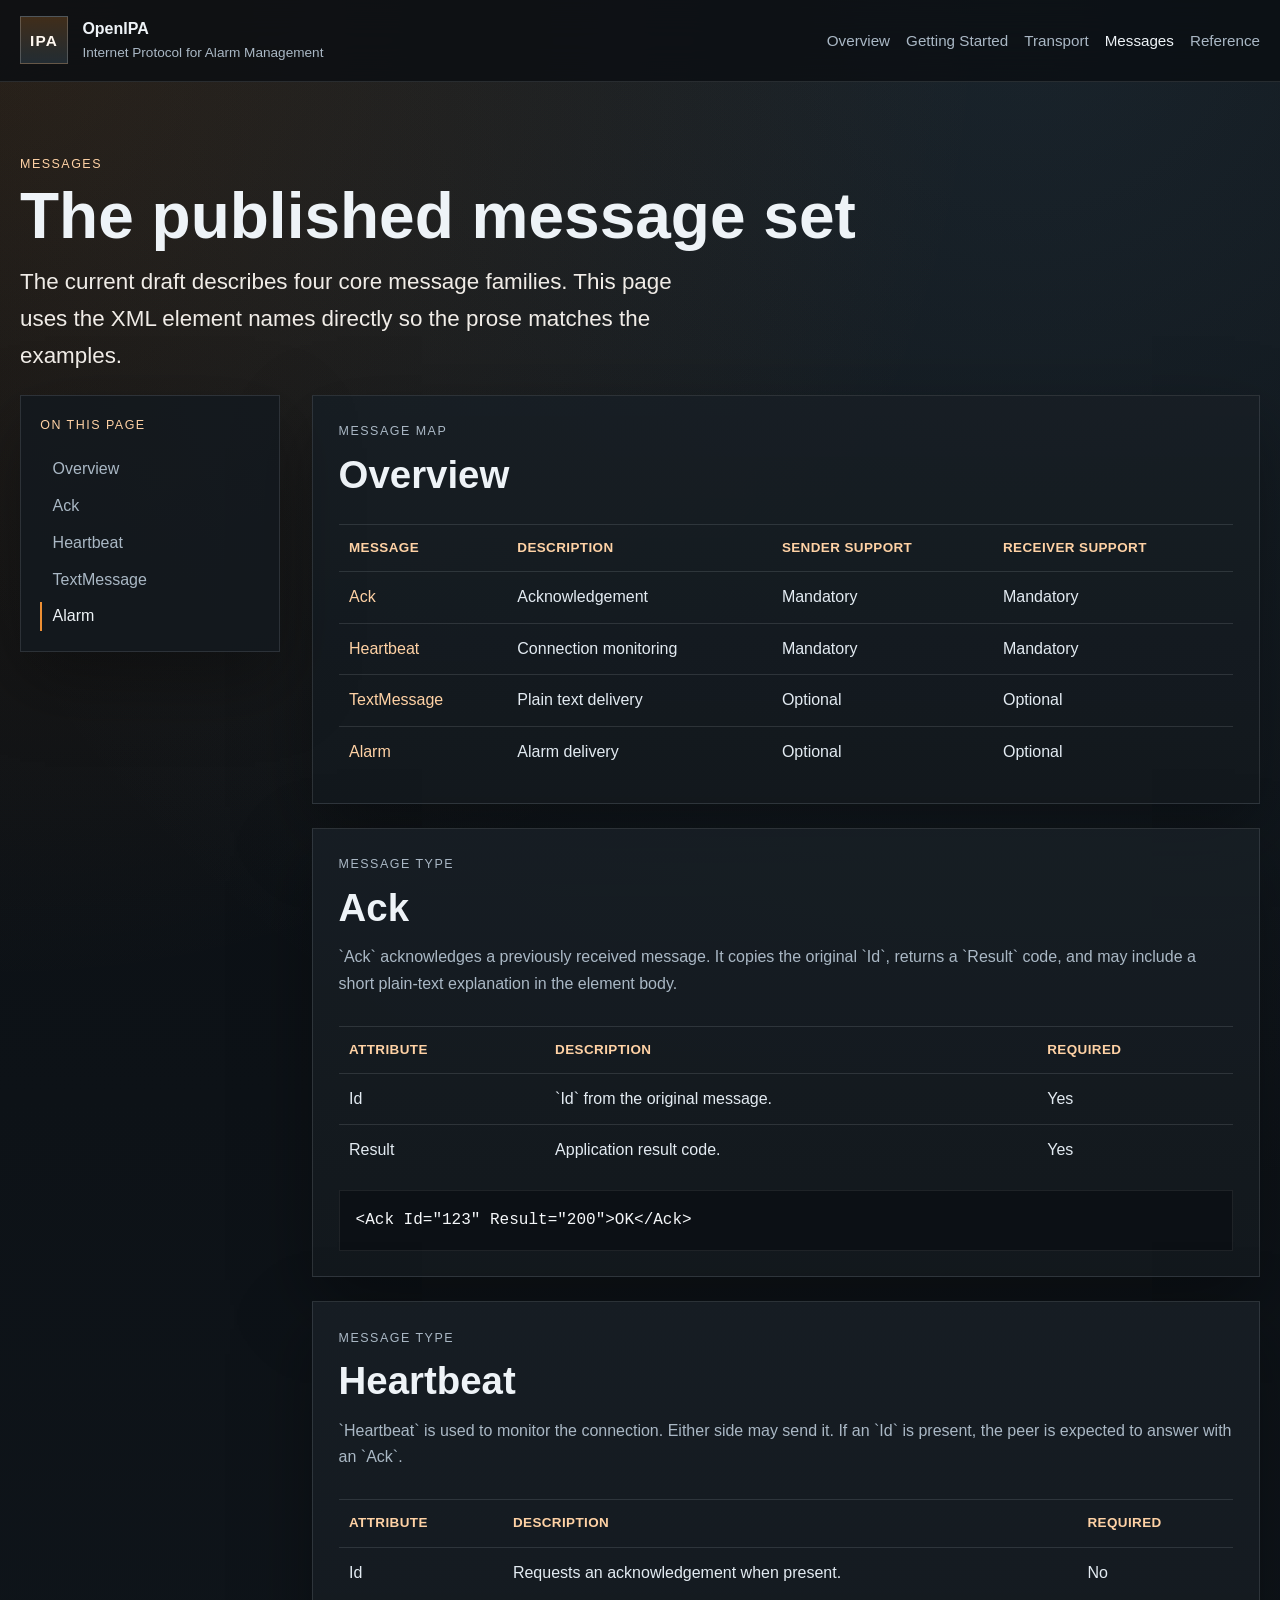
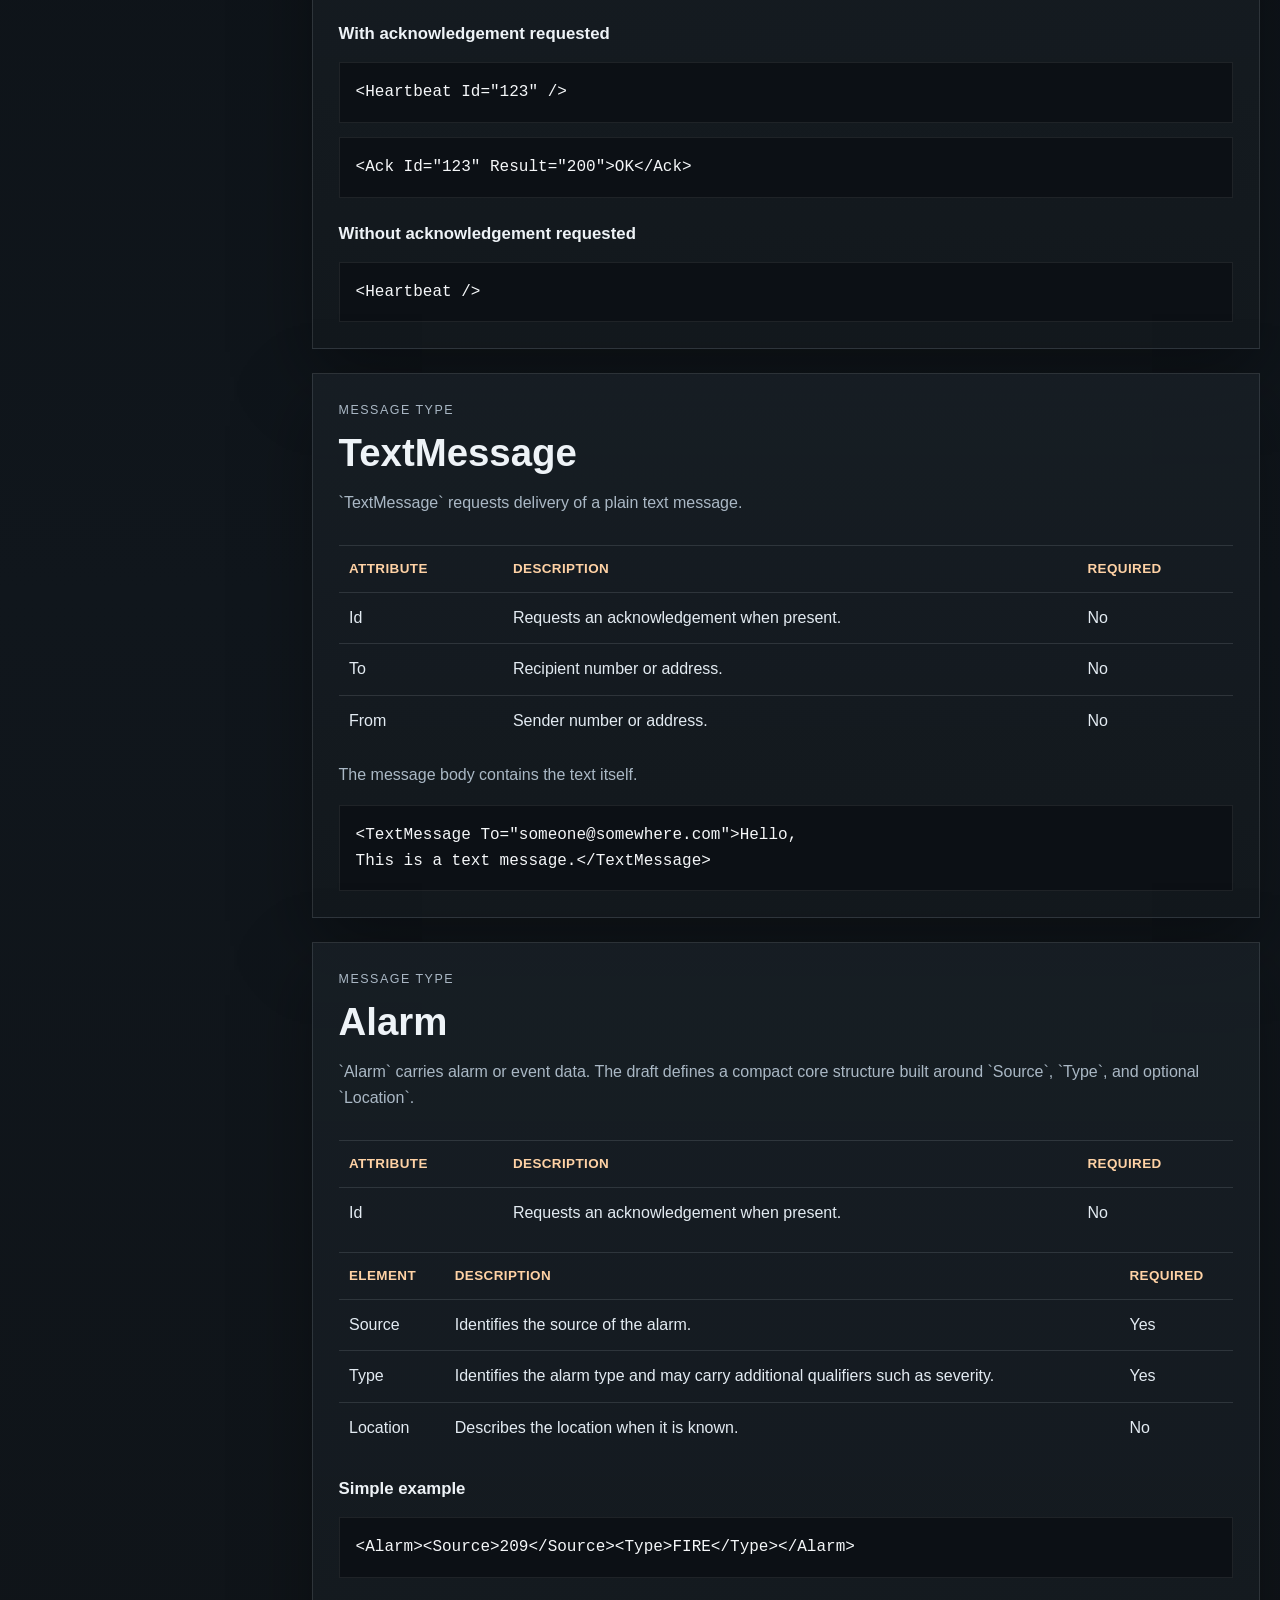
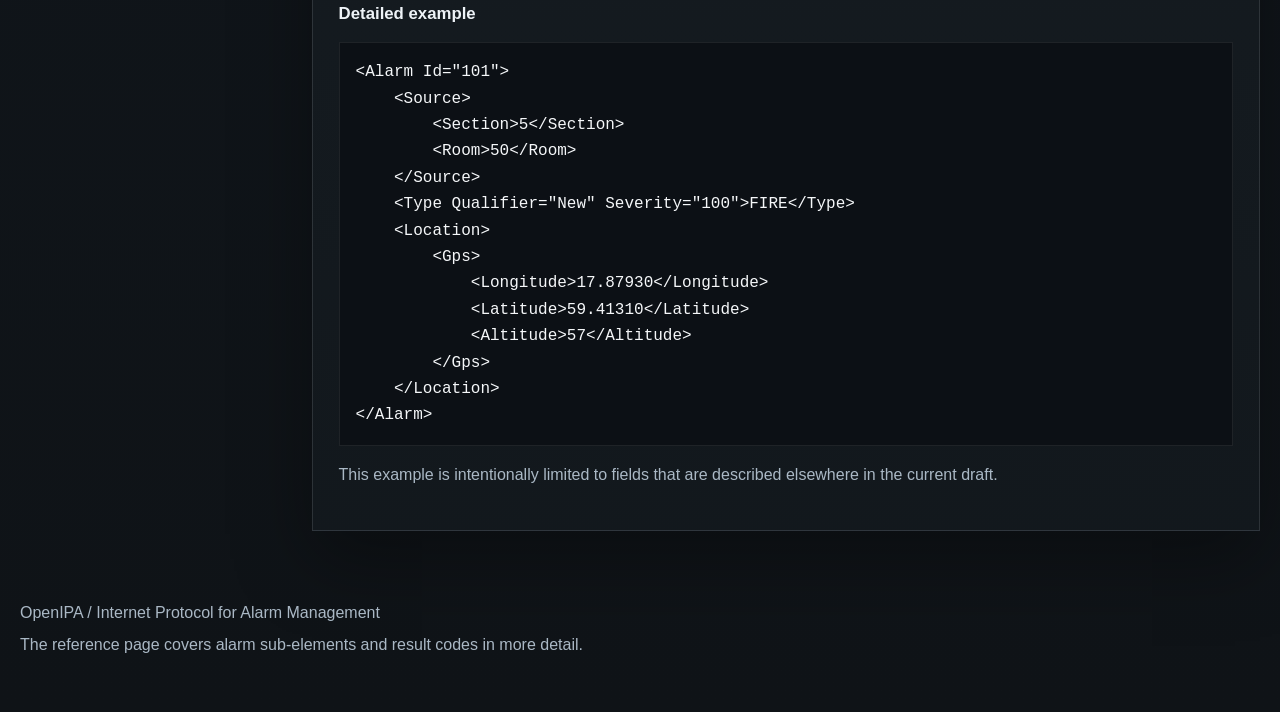
==== docs/messages.html @ 3b6c8db0 "Split OpenIPA docs into static pages" ====
<!DOCTYPE html>
<html lang="en">
<head>
  <meta charset="utf-8">
  <meta name="viewport" content="width=device-width, initial-scale=1">
  <title>OpenIPA | Messages</title>
  <meta name="description" content="OpenIPA message reference for Ack, Heartbeat, TextMessage, and Alarm.">
  <link rel="stylesheet" href="../assets/styles.css">
</head>
<body>
  <header class="site-header">
    <a class="brand" href="../index.html" aria-label="OpenIPA home">
      <span class="brand-mark">IPA</span>
      <span class="brand-copy">
        <strong>OpenIPA</strong>
        <span>Internet Protocol for Alarm Management</span>
      </span>
    </a>
    <nav class="top-nav" aria-label="Primary">
      <a href="../index.html">Overview</a>
      <a href="getting-started.html">Getting Started</a>
      <a href="transport.html">Transport</a>
      <a href="messages.html">Messages</a>
      <a href="reference.html">Reference</a>
    </nav>
    <button class="nav-toggle" type="button" aria-expanded="false" aria-controls="site-nav" data-nav-toggle>Menu</button>
  </header>

  <nav class="mobile-nav" id="site-nav" aria-label="Mobile" data-mobile-nav>
    <a href="../index.html">Overview</a>
    <a href="getting-started.html">Getting Started</a>
    <a href="transport.html">Transport</a>
    <a href="messages.html">Messages</a>
    <a href="reference.html">Reference</a>
  </nav>

  <main class="docs-main">
    <section class="page-intro">
      <p class="eyebrow">Messages</p>
      <h1>The published message set</h1>
      <p>The current draft describes four core message families. This page uses the XML element names directly so the prose matches the examples.</p>
    </section>

    <section class="content-shell">
      <aside class="toc" data-page-nav>
        <p class="toc-title">On this page</p>
        <a href="#overview">Overview</a>
        <a href="#ack">Ack</a>
        <a href="#heartbeat">Heartbeat</a>
        <a href="#textmessage">TextMessage</a>
        <a href="#alarm">Alarm</a>
      </aside>

      <div class="content-flow">
        <section class="panel" id="overview">
          <p class="section-kicker">Message map</p>
          <h2>Overview</h2>
          <div class="table-wrap">
            <table>
              <thead>
                <tr>
                  <th>Message</th>
                  <th>Description</th>
                  <th>Sender support</th>
                  <th>Receiver support</th>
                </tr>
              </thead>
              <tbody>
                <tr><td><a href="#ack">Ack</a></td><td>Acknowledgement</td><td>Mandatory</td><td>Mandatory</td></tr>
                <tr><td><a href="#heartbeat">Heartbeat</a></td><td>Connection monitoring</td><td>Mandatory</td><td>Mandatory</td></tr>
                <tr><td><a href="#textmessage">TextMessage</a></td><td>Plain text delivery</td><td>Optional</td><td>Optional</td></tr>
                <tr><td><a href="#alarm">Alarm</a></td><td>Alarm delivery</td><td>Optional</td><td>Optional</td></tr>
              </tbody>
            </table>
          </div>
        </section>

        <section class="panel" id="ack">
          <p class="section-kicker">Message type</p>
          <h2>Ack</h2>
          <p>`Ack` acknowledges a previously received message. It copies the original `Id`, returns a `Result` code, and may include a short plain-text explanation in the element body.</p>
          <div class="table-wrap">
            <table>
              <thead>
                <tr>
                  <th>Attribute</th>
                  <th>Description</th>
                  <th>Required</th>
                </tr>
              </thead>
              <tbody>
                <tr><td>Id</td><td>`Id` from the original message.</td><td>Yes</td></tr>
                <tr><td>Result</td><td>Application result code.</td><td>Yes</td></tr>
              </tbody>
            </table>
          </div>
          <pre><code>&lt;Ack Id="123" Result="200"&gt;OK&lt;/Ack&gt;</code></pre>
        </section>

        <section class="panel" id="heartbeat">
          <p class="section-kicker">Message type</p>
          <h2>Heartbeat</h2>
          <p>`Heartbeat` is used to monitor the connection. Either side may send it. If an `Id` is present, the peer is expected to answer with an `Ack`.</p>
          <div class="table-wrap">
            <table>
              <thead>
                <tr>
                  <th>Attribute</th>
                  <th>Description</th>
                  <th>Required</th>
                </tr>
              </thead>
              <tbody>
                <tr><td>Id</td><td>Requests an acknowledgement when present.</td><td>No</td></tr>
              </tbody>
            </table>
          </div>
          <h3>With acknowledgement requested</h3>
          <pre><code>&lt;Heartbeat Id="123" /&gt;</code></pre>
          <pre><code>&lt;Ack Id="123" Result="200"&gt;OK&lt;/Ack&gt;</code></pre>
          <h3>Without acknowledgement requested</h3>
          <pre><code>&lt;Heartbeat /&gt;</code></pre>
        </section>

        <section class="panel" id="textmessage">
          <p class="section-kicker">Message type</p>
          <h2>TextMessage</h2>
          <p>`TextMessage` requests delivery of a plain text message.</p>
          <div class="table-wrap">
            <table>
              <thead>
                <tr>
                  <th>Attribute</th>
                  <th>Description</th>
                  <th>Required</th>
                </tr>
              </thead>
              <tbody>
                <tr><td>Id</td><td>Requests an acknowledgement when present.</td><td>No</td></tr>
                <tr><td>To</td><td>Recipient number or address.</td><td>No</td></tr>
                <tr><td>From</td><td>Sender number or address.</td><td>No</td></tr>
              </tbody>
            </table>
          </div>
          <p>The message body contains the text itself.</p>
          <pre><code>&lt;TextMessage To="someone@somewhere.com"&gt;Hello,
This is a text message.&lt;/TextMessage&gt;</code></pre>
        </section>

        <section class="panel" id="alarm">
          <p class="section-kicker">Message type</p>
          <h2>Alarm</h2>
          <p>`Alarm` carries alarm or event data. The draft defines a compact core structure built around `Source`, `Type`, and optional `Location`.</p>
          <div class="table-wrap">
            <table>
              <thead>
                <tr>
                  <th>Attribute</th>
                  <th>Description</th>
                  <th>Required</th>
                </tr>
              </thead>
              <tbody>
                <tr><td>Id</td><td>Requests an acknowledgement when present.</td><td>No</td></tr>
              </tbody>
            </table>
          </div>
          <div class="table-wrap">
            <table>
              <thead>
                <tr>
                  <th>Element</th>
                  <th>Description</th>
                  <th>Required</th>
                </tr>
              </thead>
              <tbody>
                <tr><td>Source</td><td>Identifies the source of the alarm.</td><td>Yes</td></tr>
                <tr><td>Type</td><td>Identifies the alarm type and may carry additional qualifiers such as severity.</td><td>Yes</td></tr>
                <tr><td>Location</td><td>Describes the location when it is known.</td><td>No</td></tr>
              </tbody>
            </table>
          </div>
          <h3>Simple example</h3>
          <pre><code>&lt;Alarm&gt;&lt;Source&gt;209&lt;/Source&gt;&lt;Type&gt;FIRE&lt;/Type&gt;&lt;/Alarm&gt;</code></pre>
          <h3>Detailed example</h3>
          <pre><code>&lt;Alarm Id="101"&gt;
    &lt;Source&gt;
        &lt;Section&gt;5&lt;/Section&gt;
        &lt;Room&gt;50&lt;/Room&gt;
    &lt;/Source&gt;
    &lt;Type Qualifier="New" Severity="100"&gt;FIRE&lt;/Type&gt;
    &lt;Location&gt;
        &lt;Gps&gt;
            &lt;Longitude&gt;17.87930&lt;/Longitude&gt;
            &lt;Latitude&gt;59.41310&lt;/Latitude&gt;
            &lt;Altitude&gt;57&lt;/Altitude&gt;
        &lt;/Gps&gt;
    &lt;/Location&gt;
&lt;/Alarm&gt;</code></pre>
          <p>This example is intentionally limited to fields that are described elsewhere in the current draft.</p>
        </section>
      </div>
    </section>
  </main>

  <footer class="site-footer">
    <p>OpenIPA / Internet Protocol for Alarm Management</p>
    <p>The reference page covers alarm sub-elements and result codes in more detail.</p>
  </footer>

  <script src="../assets/app.js"></script>
</body>
</html>
---- assets/styles.css ----
:root {
  --bg: #0f1317;
  --panel: rgba(23, 30, 36, 0.92);
  --panel-strong: rgba(18, 24, 29, 0.96);
  --panel-soft: rgba(19, 25, 31, 0.86);
  --line: rgba(226, 232, 240, 0.12);
  --line-strong: rgba(255, 255, 255, 0.18);
  --text: #eef3f7;
  --muted: #aab8c5;
  --accent: #ee8f34;
  --accent-soft: #ffd2a5;
  --cool: #78a7c6;
  --shadow: 0 28px 72px rgba(0, 0, 0, 0.34);
  --max: 1260px;
  --header-h: 76px;
}

* {
  box-sizing: border-box;
}

html {
  scroll-behavior: smooth;
}

body {
  margin: 0;
  color: var(--text);
  font-family: "Segoe UI", "Helvetica Neue", "Arial Nova", Arial, sans-serif;
  line-height: 1.65;
  background:
    radial-gradient(circle at top left, rgba(238, 143, 52, 0.13), transparent 24%),
    radial-gradient(circle at 80% 0%, rgba(120, 167, 198, 0.14), transparent 30%),
    linear-gradient(180deg, #0a0e12 0%, #10161c 56%, #0f1317 100%);
}

a {
  color: var(--accent-soft);
  text-decoration: none;
}

a:hover {
  color: #fff4e8;
}

img {
  display: block;
  max-width: 100%;
}

code,
pre {
  font-family: "SFMono-Regular", Consolas, "Liberation Mono", Menlo, monospace;
}

.intro-band,
.home-grid,
.page-intro,
.content-shell,
.site-footer {
  width: min(var(--max), calc(100% - 2.5rem));
  margin: 0 auto;
}

.site-header {
  position: sticky;
  top: 0;
  z-index: 50;
  display: flex;
  align-items: center;
  justify-content: space-between;
  gap: 1rem;
  min-height: var(--header-h);
  width: 100%;
  margin: 0;
  padding: 1rem max(1.25rem, calc((100vw - var(--max)) / 2));
  background: rgba(10, 14, 18, 0.8);
  backdrop-filter: blur(18px);
  border-bottom: 1px solid var(--line);
}

.brand {
  display: flex;
  align-items: center;
  gap: 0.9rem;
  color: var(--text);
  min-width: 0;
}

.brand-mark {
  display: inline-flex;
  align-items: center;
  justify-content: center;
  width: 3rem;
  height: 3rem;
  border: 1px solid rgba(255, 255, 255, 0.2);
  background: linear-gradient(180deg, rgba(238, 143, 52, 0.22), rgba(120, 167, 198, 0.18));
  color: #fff8f0;
  font-size: 0.96rem;
  font-weight: 700;
  letter-spacing: 0.08em;
}

.brand-copy {
  display: flex;
  flex-direction: column;
  min-width: 0;
}

.brand-copy strong {
  font-size: 1rem;
}

.brand-copy span:last-child {
  color: var(--muted);
  font-size: 0.85rem;
}

.top-nav,
.mobile-nav {
  display: flex;
  gap: 1rem;
  flex-wrap: wrap;
}

.top-nav {
  justify-content: flex-end;
}

.top-nav a,
.mobile-nav a {
  color: var(--muted);
  font-size: 0.95rem;
}

.top-nav a.is-current,
.mobile-nav a.is-current,
.top-nav a:hover,
.mobile-nav a:hover {
  color: var(--text);
}

.nav-toggle {
  display: none;
  border: 1px solid var(--line);
  background: rgba(255, 255, 255, 0.04);
  color: var(--text);
  padding: 0.7rem 0.95rem;
  font: inherit;
}

.mobile-nav {
  display: none;
  width: 100%;
  margin: 0;
  padding: 0.9rem max(1.25rem, calc((100vw - var(--max)) / 2)) 1.2rem;
  border-bottom: 1px solid var(--line);
}

.mobile-nav.open {
  display: flex;
}

.hero {
  position: relative;
  overflow: clip;
}

.hero-home {
  min-height: calc(100svh - var(--header-h));
}

.hero-media,
.hero-overlay {
  position: absolute;
  inset: 0;
}

.hero-media img {
  width: 100%;
  height: 100%;
  object-fit: cover;
  object-position: center;
  transform: scale(1.04);
  filter: saturate(0.9) contrast(1.06);
}

.hero-overlay {
  background:
    linear-gradient(90deg, rgba(7, 10, 14, 0.84) 0%, rgba(7, 10, 14, 0.66) 44%, rgba(7, 10, 14, 0.22) 100%),
    linear-gradient(180deg, rgba(7, 10, 14, 0.18) 0%, rgba(7, 10, 14, 0.62) 100%);
}

.hero-content,
.page-intro {
  position: relative;
  z-index: 1;
  width: min(var(--max), calc(100% - 2.5rem));
  margin: 0 auto;
}

.hero-content {
  padding: 8rem 0 5rem;
}

.page-intro {
  padding: 4.5rem 0 1.25rem;
}

.eyebrow,
.section-kicker,
.toc-title {
  margin: 0 0 0.75rem;
  color: var(--accent-soft);
  text-transform: uppercase;
  letter-spacing: 0.12em;
  font-size: 0.78rem;
}

.hero h1,
.page-intro h1 {
  margin: 0;
  line-height: 0.96;
}

.hero h1 {
  max-width: 8ch;
  font-size: clamp(3.8rem, 9vw, 7.2rem);
}

.page-intro h1 {
  font-size: clamp(2.5rem, 5vw, 4rem);
}

.hero-text,
.page-intro p:last-child {
  max-width: 44rem;
  margin: 1rem 0 0;
  font-size: clamp(1.1rem, 2vw, 1.4rem);
  color: #f0ece7;
}

.hero-actions {
  display: flex;
  gap: 0.9rem;
  flex-wrap: wrap;
  margin-top: 1.8rem;
}

.button {
  display: inline-flex;
  align-items: center;
  justify-content: center;
  min-height: 2.9rem;
  padding: 0.8rem 1.15rem;
  border: 1px solid transparent;
  font-weight: 600;
}

.button-primary {
  background: var(--accent);
  color: #23150a;
}

.button-primary:hover {
  color: #150d06;
  background: #ffaa56;
}

.button-secondary {
  border-color: rgba(255, 255, 255, 0.26);
  background: rgba(255, 255, 255, 0.06);
  color: var(--text);
}

.status-strip {
  display: grid;
  grid-template-columns: repeat(3, minmax(0, 1fr));
  gap: 1rem;
  max-width: 52rem;
  margin: 2.3rem 0 0;
  padding: 0;
}

.status-strip div,
.intro-list div,
.glance-grid div {
  padding-top: 1rem;
  border-top: 1px solid var(--line-strong);
}

.status-strip dt {
  color: var(--muted);
  font-size: 0.8rem;
  text-transform: uppercase;
  letter-spacing: 0.08em;
}

.status-strip dd {
  margin: 0.25rem 0 0;
  font-size: 1rem;
}

.intro-band {
  display: grid;
  grid-template-columns: 1.2fr 1fr;
  gap: 2rem;
  padding: 4rem 0 2rem;
}

.intro-copy h2,
.panel h2 {
  margin: 0 0 1rem;
  line-height: 1.08;
}

.intro-copy h2 {
  font-size: clamp(2rem, 4vw, 3rem);
}

.intro-copy p,
.intro-list p,
.panel p,
.panel li,
.site-footer,
.toc a {
  color: var(--muted);
}

.intro-list,
.content-flow,
.home-grid {
  display: grid;
  gap: 1.5rem;
}

.home-grid {
  padding: 0 0 4rem;
}

.content-shell {
  display: grid;
  grid-template-columns: 260px minmax(0, 1fr);
  gap: 2rem;
  padding: 0 0 4rem;
}

.toc {
  position: sticky;
  top: calc(var(--header-h) + 1rem);
  align-self: start;
  display: grid;
  gap: 0.45rem;
  padding: 1.2rem;
  background: var(--panel-soft);
  border: 1px solid var(--line);
  box-shadow: var(--shadow);
}

.toc a {
  padding: 0.1rem 0 0.1rem 0.65rem;
  border-left: 2px solid transparent;
}

.toc a.active,
.toc a:hover {
  color: var(--text);
  border-left-color: var(--accent);
}

.panel {
  padding: 1.6rem;
  background: linear-gradient(180deg, var(--panel), var(--panel-strong));
  border: 1px solid var(--line);
  box-shadow: var(--shadow);
}

.panel h2 {
  font-size: clamp(1.7rem, 3vw, 2.5rem);
  color: var(--text);
}

.panel h3 {
  margin: 1.4rem 0 0.55rem;
  font-size: 1.05rem;
  color: var(--text);
}

.panel p:first-of-type,
.panel ul:first-of-type {
  margin-top: 0;
}

.glance-grid,
.card-grid {
  display: grid;
  grid-template-columns: repeat(2, minmax(0, 1fr));
  gap: 1rem;
}

.doc-card {
  display: block;
  padding: 1.1rem;
  border: 1px solid var(--line);
  background: rgba(255, 255, 255, 0.02);
  color: inherit;
}

.doc-card h3 {
  margin: 0 0 0.55rem;
}

.doc-card p {
  margin: 0;
}

.panel-slim {
  max-width: 36rem;
}

pre {
  margin: 0.9rem 0 0;
  padding: 1rem;
  overflow-x: auto;
  border: 1px solid rgba(255, 255, 255, 0.08);
  background: #0c1015;
  color: #f5f7f9;
}

.table-wrap {
  overflow-x: auto;
}

table {
  width: 100%;
  border-collapse: collapse;
  margin-top: 0.8rem;
}

th,
td {
  border-top: 1px solid var(--line);
  padding: 0.75rem 0.65rem;
  vertical-align: top;
  text-align: left;
}

thead th {
  color: var(--accent-soft);
  font-size: 0.84rem;
  letter-spacing: 0.03em;
  text-transform: uppercase;
}

tbody td {
  color: #e3ebf2;
}

ul {
  padding-left: 1.2rem;
}

.changes-grid {
  display: flex;
  flex-wrap: wrap;
  gap: 0.55rem;
  margin-top: 1rem;
}

.changes-grid span {
  border: 1px solid rgba(255, 255, 255, 0.13);
  padding: 0.45rem 0.65rem;
  color: #d9e3ec;
  background: rgba(255, 255, 255, 0.03);
}

.site-footer {
  padding: 0 0 3rem;
}

.site-footer p {
  margin: 0.35rem 0;
}

@media (max-width: 1080px) {
  .top-nav {
    display: none;
  }

  .nav-toggle {
    display: inline-flex;
  }

  .intro-band,
  .content-shell,
  .glance-grid,
  .card-grid {
    grid-template-columns: 1fr;
  }

  .toc {
    position: static;
  }
}

@media (max-width: 720px) {
  .intro-band,
  .home-grid,
  .page-intro,
  .content-shell,
  .site-footer,
  .hero-content {
    width: min(var(--max), calc(100% - 1.25rem));
  }

  .site-header {
    padding: 0.9rem 0.625rem;
  }

  .mobile-nav {
    padding: 0.9rem 0.625rem 1.2rem;
  }

  .hero-content {
    padding: 6rem 0 3.5rem;
  }

  .status-strip {
    grid-template-columns: 1fr;
  }

  .panel {
    padding: 1.15rem;
  }
}
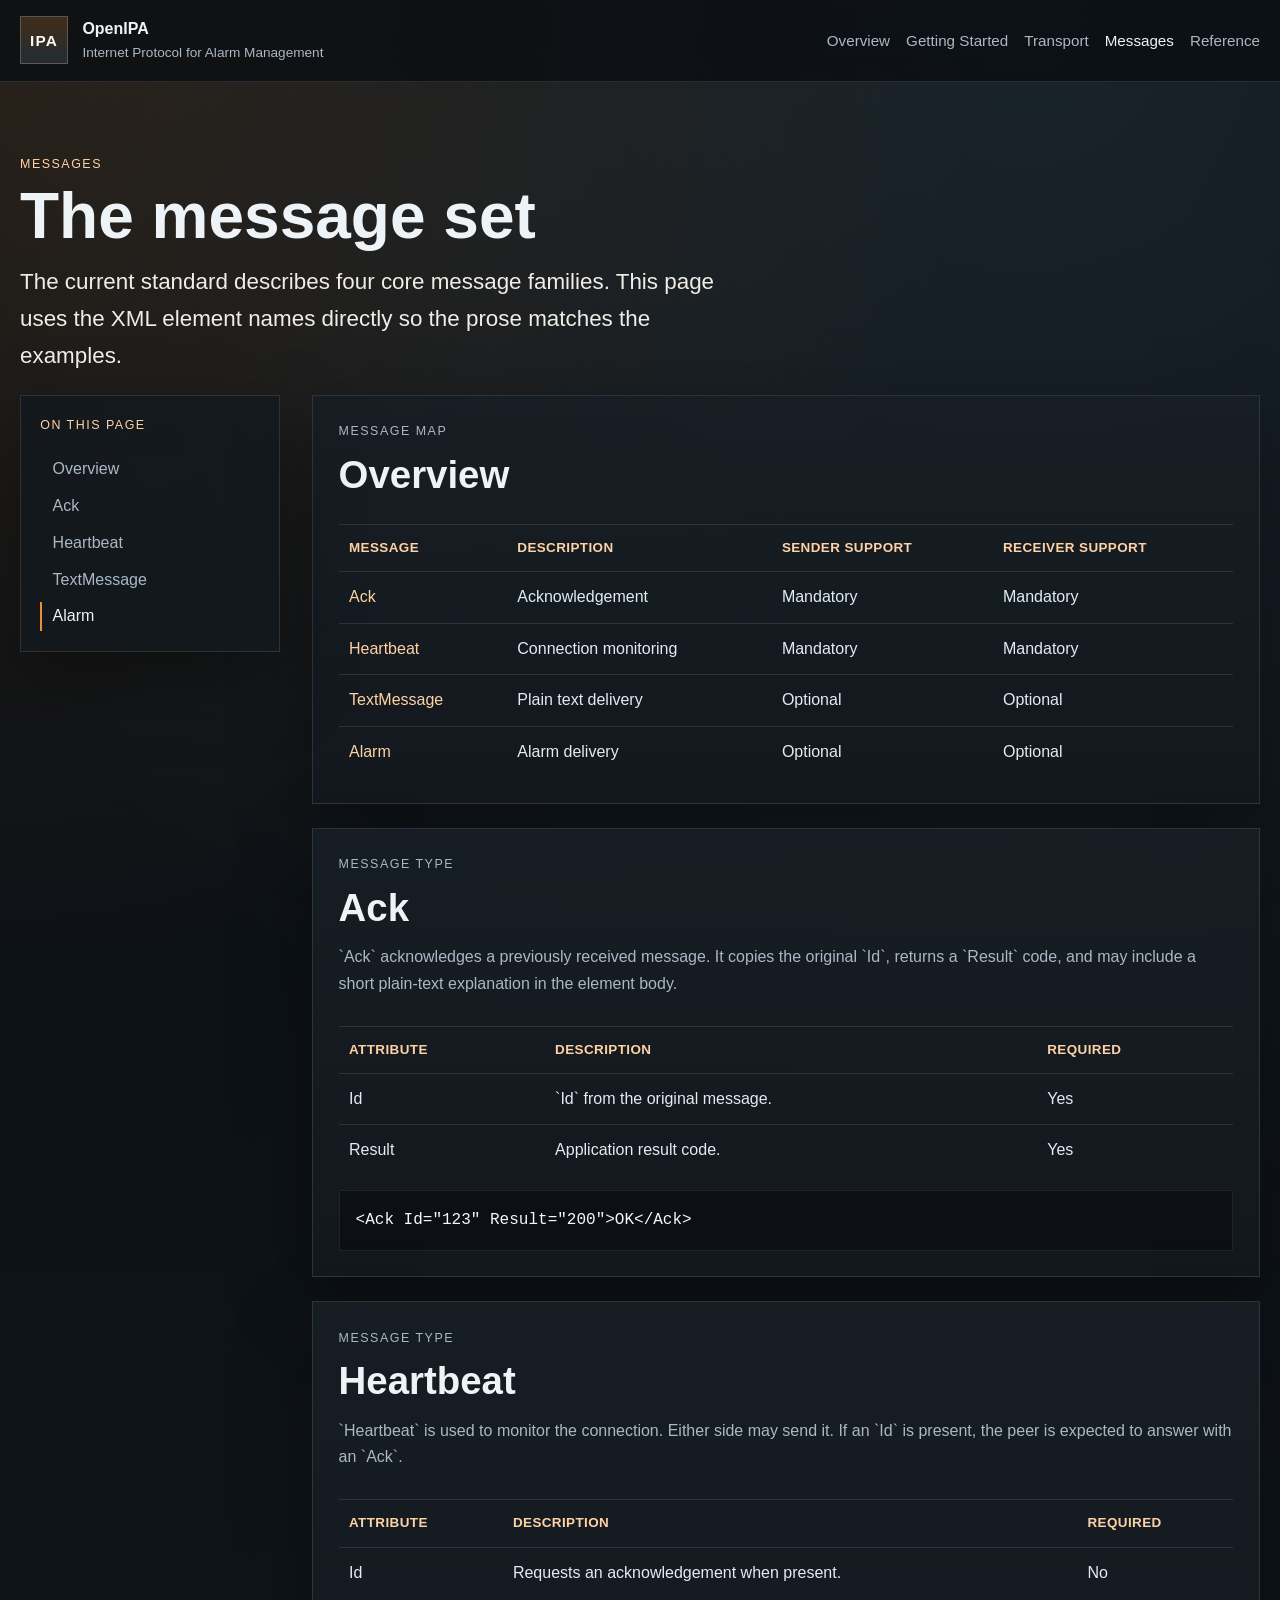
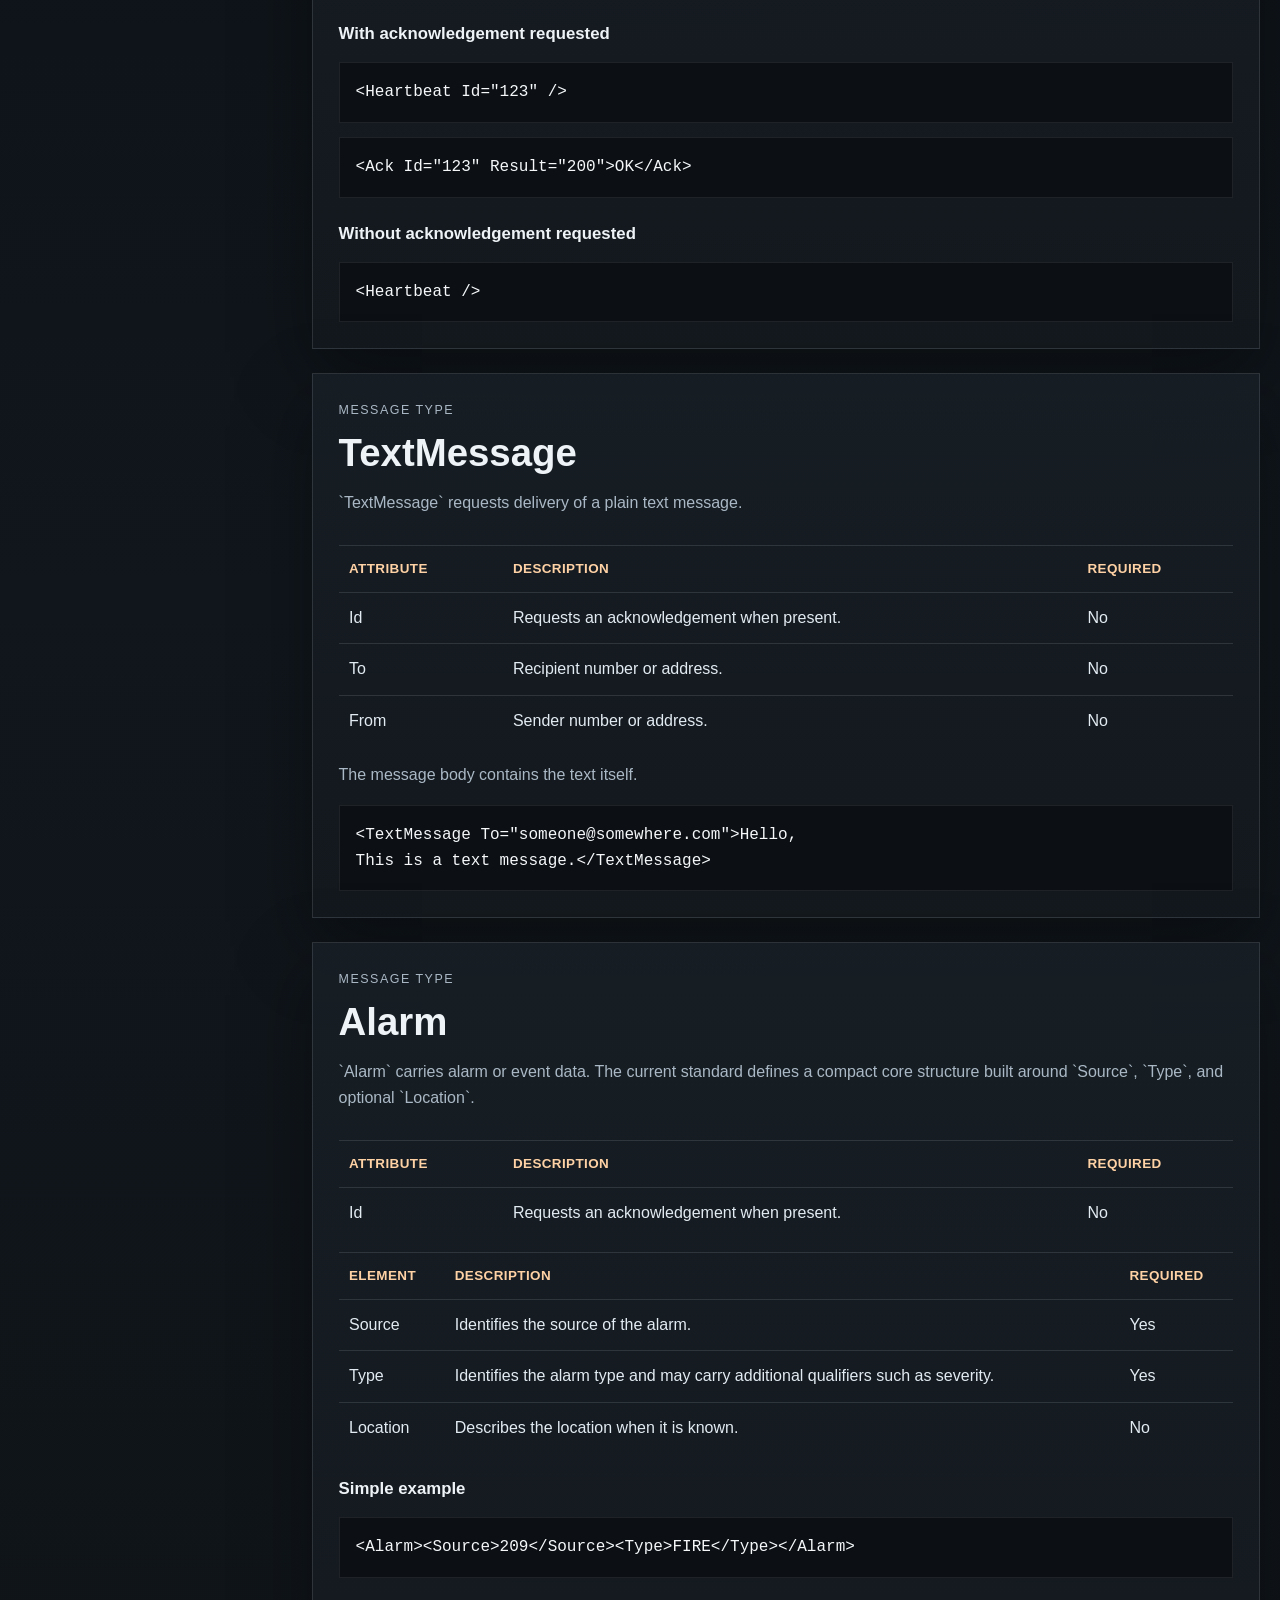
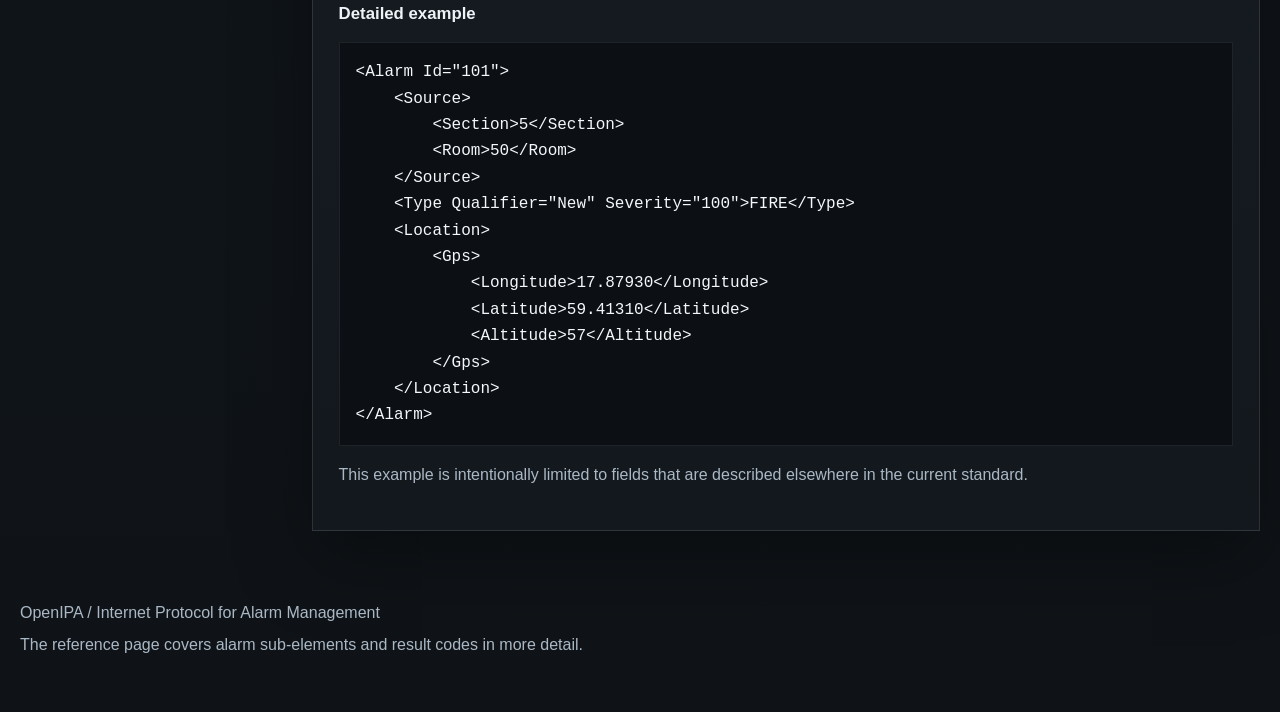
==== commit c39d0bc7: "Update messages page wording from draft to current standard" ====
--- a/docs/messages.html
+++ b/docs/messages.html
@@ -37,8 +37,8 @@
   <main class="docs-main">
     <section class="page-intro">
       <p class="eyebrow">Messages</p>
-      <h1>The published message set</h1>
-      <p>The current draft describes four core message families. This page uses the XML element names directly so the prose matches the examples.</p>
+      <h1>The message set</h1>
+      <p>The current standard describes four core message families. This page uses the XML element names directly so the prose matches the examples.</p>
     </section>
 
     <section class="content-shell">
@@ -150,7 +150,7 @@
         <section class="panel" id="alarm">
           <p class="section-kicker">Message type</p>
           <h2>Alarm</h2>
-          <p>`Alarm` carries alarm or event data. The draft defines a compact core structure built around `Source`, `Type`, and optional `Location`.</p>
+          <p>`Alarm` carries alarm or event data. The current standard defines a compact core structure built around `Source`, `Type`, and optional `Location`.</p>
           <div class="table-wrap">
             <table>
               <thead>
@@ -198,7 +198,7 @@
         &lt;/Gps&gt;
     &lt;/Location&gt;
 &lt;/Alarm&gt;</code></pre>
-          <p>This example is intentionally limited to fields that are described elsewhere in the current draft.</p>
+          <p>This example is intentionally limited to fields that are described elsewhere in the current standard.</p>
         </section>
       </div>
     </section>
